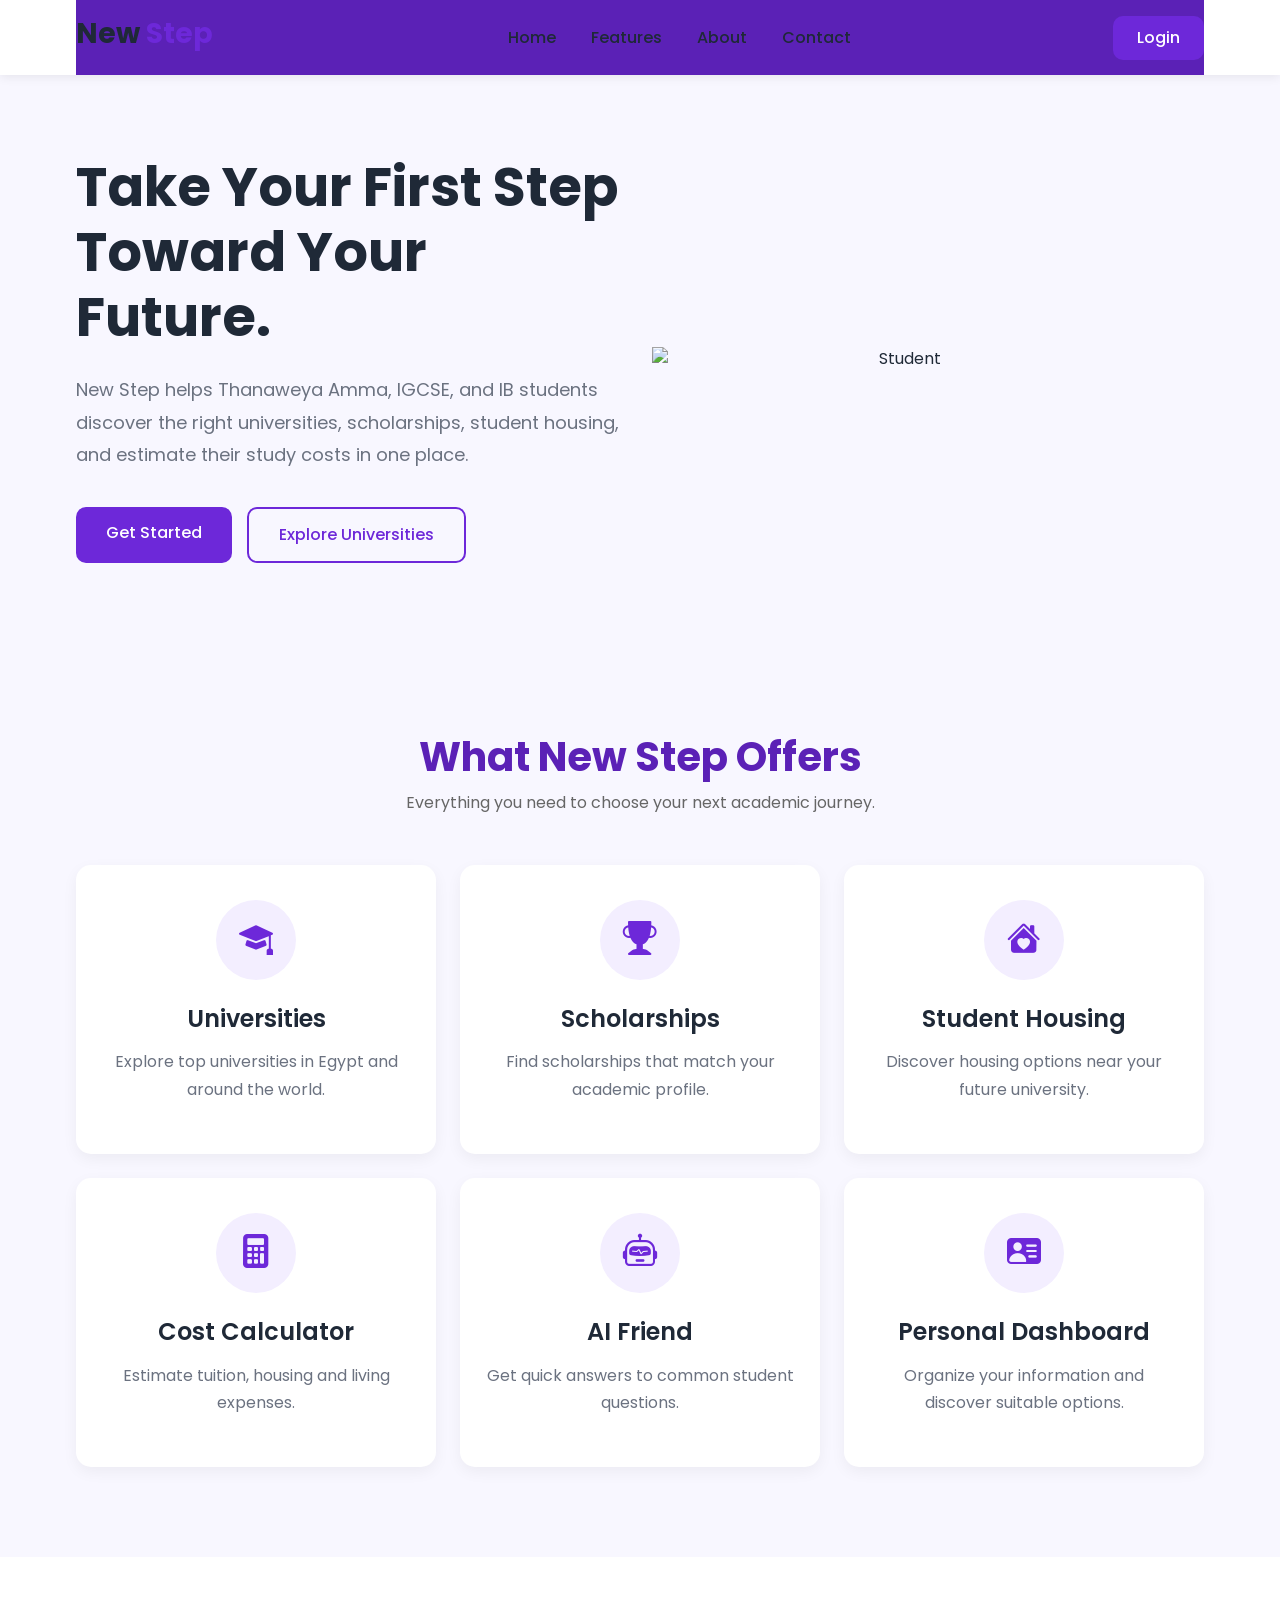
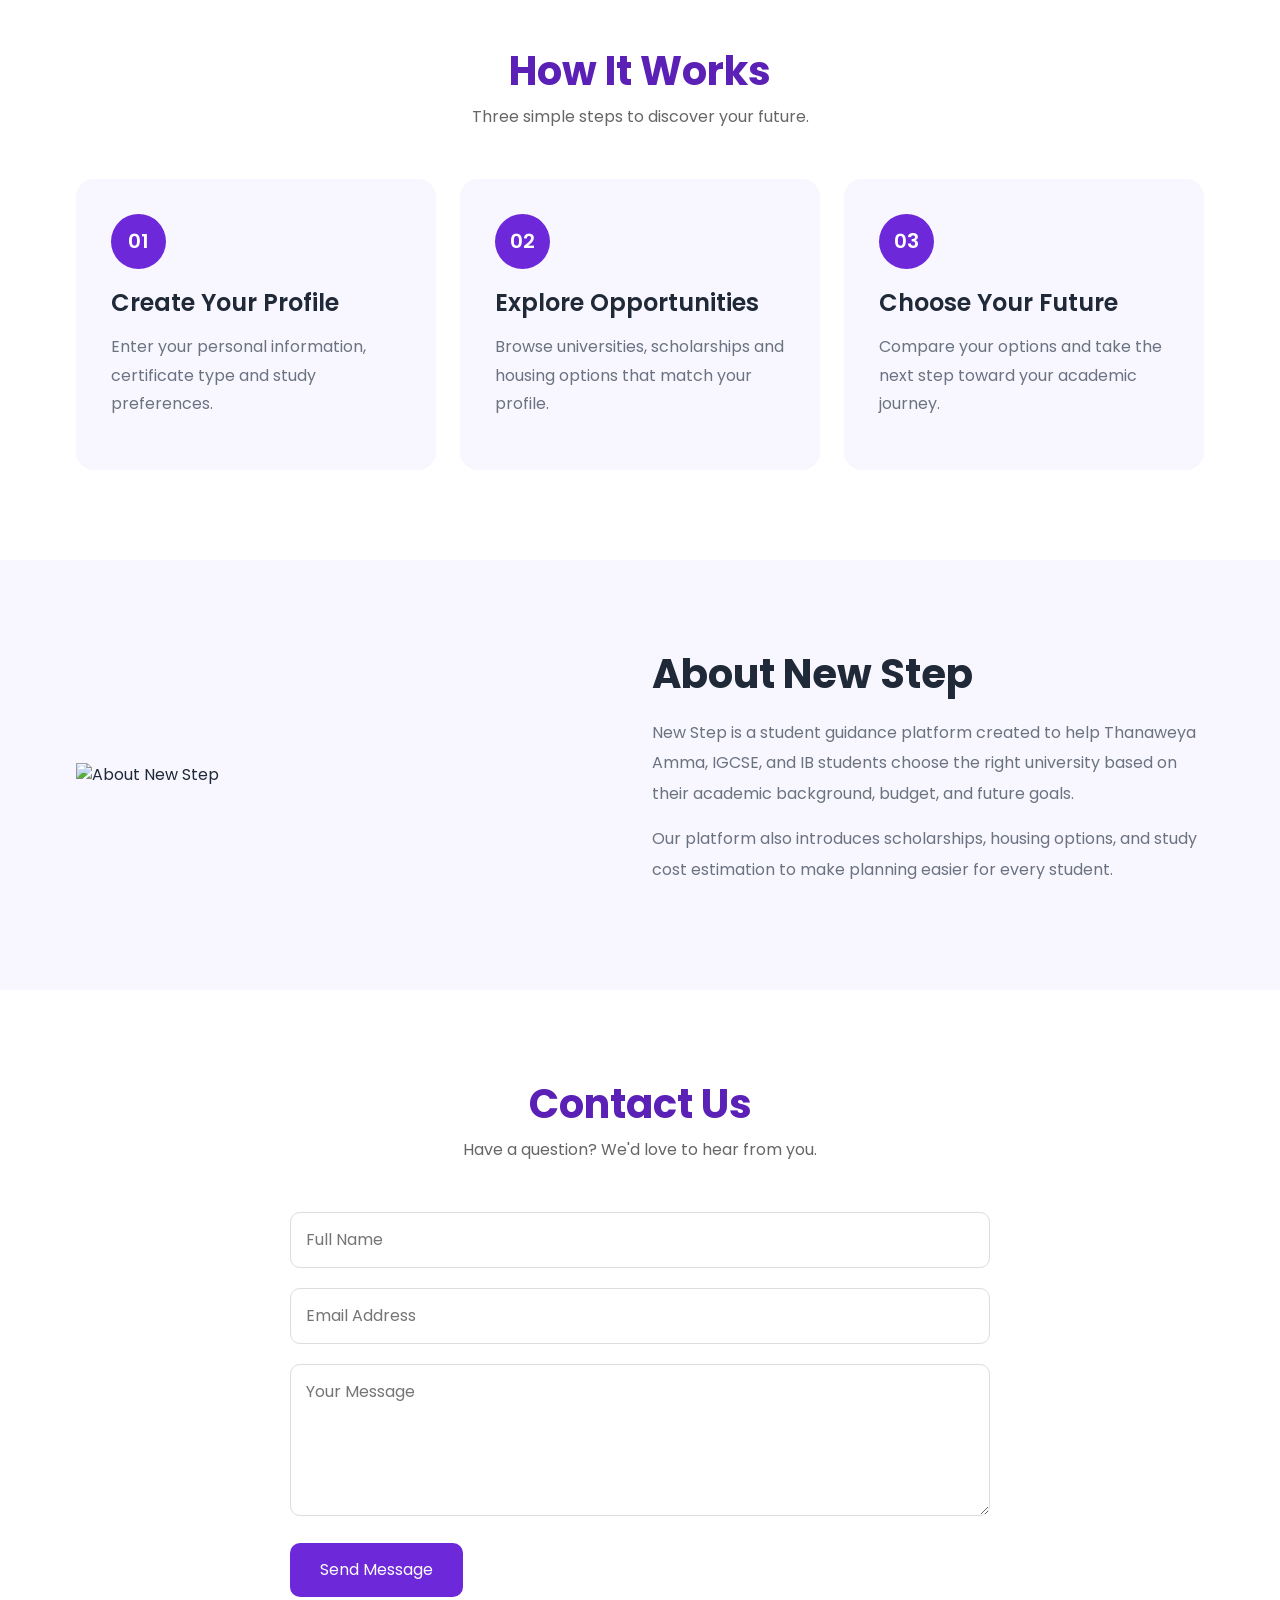
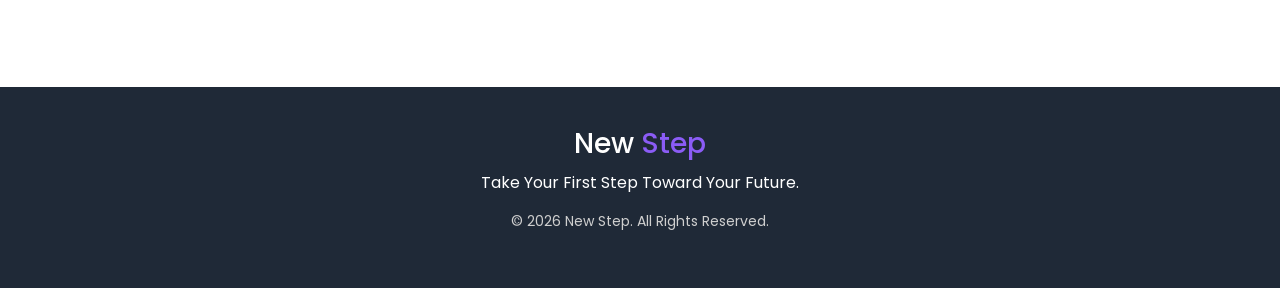
==== index.html @ 90676f43 "Initial commit" ====
<!DOCTYPE html>
<html lang="en">
<head>
    <meta charset="UTF-8">
    <meta name="viewport" content="width=device-width, initial-scale=1.0">

    <title>New Step</title>

    <link href="https://fonts.googleapis.com/css2?family=Poppins:wght@300;400;500;600;700&display=swap" rel="stylesheet">

    <link href="https://cdn.jsdelivr.net/npm/bootstrap@5.3.7/dist/css/bootstrap.min.css" rel="stylesheet">

    <link rel="stylesheet" href="css/style.css">
    <link rel="stylesheet" href="https://cdn.jsdelivr.net/npm/bootstrap-icons@1.13.1/font/bootstrap-icons.min.css">
</head>
<body>
<header class="header">

    <div class="container">

        <nav class="navbar">

            <div class="logo">
                <h2>New <span>Step</span></h2>
            </div>

            <ul class="nav-links">
                <li><a href="#">Home</a></li>
                <li><a href="#features">Features</a></li>
                <li><a href="#about">About</a></li>
                <li><a href="#contact">Contact</a></li>
            </ul>

            <a href="auth.html" class="login-btn">Login</a>

        </nav>

    </div>
    </header>

<section class="hero">

    <div class="container">

        <div class="row align-items-center">

            <div class="col-lg-6">

                <div class="hero-content">

                    <h1>
                        Take Your First Step
                        Toward Your Future.
                    </h1>

                    <p>
                        New Step helps Thanaweya Amma, IGCSE, and IB students
                        discover the right universities, scholarships, student
                        housing, and estimate their study costs in one place.
                    </p>

                    <div class="hero-buttons">

                        <a href="auth.html" class="primary-btn">
                            Get Started
                        </a>

                        <a href="universities.html" class="secondary-btn">
                            Explore Universities
                        </a>

                    </div>

                </div>

            </div>

            <div class="col-lg-6">

                <div class="hero-image">

                    <img src="assets/images/hero.png" alt="Student">

                </div>

            </div>

        </div>

    </div>

</section>
<!-- Features Section -->

<section class="features" id="features">

    <div class="container">

        <div class="section-title">

            <h2>What New Step Offers</h2>

            <p>
                Everything you need to choose your next academic journey.
            </p>

        </div>

        <div class="row g-4">

            <div class="col-md-6 col-lg-4">

                <div class="feature-card">

                    <div class="feature-icon">
                    <i class="bi bi-mortarboard-fill"></i>
                    </div>

                    <h4>Universities</h4>

                    <p>
                        Explore top universities in Egypt and around the world.
                    </p>

                </div>

            </div>

            <div class="col-md-6 col-lg-4">

                <div class="feature-card">

                    <div class="feature-icon">
                    <i class="bi bi-trophy-fill"></i>
                    </div>
                    <h4>Scholarships</h4>

                    <p>
                        Find scholarships that match your academic profile.
                    </p>

                </div>

            </div>

            <div class="col-md-6 col-lg-4">

                <div class="feature-card">

                    <div class="feature-icon">
                    <i class="bi bi-house-heart-fill"></i>
                    </div>

                    <h4>Student Housing</h4>

                    <p>
                        Discover housing options near your future university.
                    </p>

                </div>

            </div>

            <div class="col-md-6 col-lg-4">

                <div class="feature-card">

                    <div class="feature-icon">
                    <i class="bi bi-calculator-fill"></i>
                    </div>

                    <h4>Cost Calculator</h4>

                    <p>
                        Estimate tuition, housing and living expenses.
                    </p>

                </div>

            </div>

            <div class="col-md-6 col-lg-4">

                <div class="feature-card">

                    <div class="feature-icon">
                    <i class="bi bi-robot"></i>
                    </div>

                    <h4>AI Friend</h4>

                    <p>
                        Get quick answers to common student questions.
                    </p>

                </div>

            </div>

            <div class="col-md-6 col-lg-4">

                <div class="feature-card">

                    <div class="feature-icon">
                    <i class="bi bi-person-vcard-fill"></i>
                    </div>

                    <h4>Personal Dashboard</h4>

                    <p>
                        Organize your information and discover suitable options.
                    </p>

                </div>

            </div>

        </div>

    </div>

</section>
<section class="how-it-works">

    <div class="container">

        <div class="section-title">

            <h2>How It Works</h2>

            <p>
                Three simple steps to discover your future.
            </p>

        </div>

        <div class="row g-4">

            <div class="col-md-4">

                <div class="step-card">

                    <span>01</span>

                    <h4>Create Your Profile</h4>

                    <p>
                        Enter your personal information, certificate type and study preferences.
                    </p>

                </div>

            </div>

            <div class="col-md-4">

                <div class="step-card">

                    <span>02</span>

                    <h4>Explore Opportunities</h4>

                    <p>
                        Browse universities, scholarships and housing options that match your profile.
                    </p>

                </div>

            </div>

            <div class="col-md-4">

                <div class="step-card">

                    <span>03</span>

                    <h4>Choose Your Future</h4>

                    <p>
                        Compare your options and take the next step toward your academic journey.
                    </p>

                </div>

            </div>

        </div>

    </div>

</section>
<!-- About Section -->

<section class="about" id="about">

    <div class="container">

        <div class="row align-items-center">

            <div class="col-lg-6">

                <img src="assets/images/about.png" alt="About New Step" class="about-image">

            </div>

            <div class="col-lg-6">

                <div class="about-content">

                    <h2>About New Step</h2>

                    <p>
                        New Step is a student guidance platform created to help
                        Thanaweya Amma, IGCSE, and IB students choose the right
                        university based on their academic background, budget,
                        and future goals.
                    </p>

                    <p>
                        Our platform also introduces scholarships, housing
                        options, and study cost estimation to make planning
                        easier for every student.
                    </p>

                </div>

            </div>

        </div>

    </div>

</section>
<section class="contact" id="contact">

    <div class="container">

        <div class="section-title">

            <h2>Contact Us</h2>

            <p>Have a question? We'd love to hear from you.</p>

        </div>

        <div class="contact-box">

            <form>

                <input type="text" placeholder="Full Name">

                <input type="email" placeholder="Email Address">

                <textarea rows="5" placeholder="Your Message"></textarea>

                <button type="submit">
                    Send Message
                </button>

            </form>

        </div>

    </div>

</section>
<footer class="footer">

    <div class="container">

        <h3>New <span>Step</span></h3>

        <p>
            Take Your First Step Toward Your Future.
        </p>

        <p class="copyright">

            © 2026 New Step. All Rights Reserved.

        </p>

    </div>

</footer>

    <!-- Bootstrap JS -->
    <script src="https://cdn.jsdelivr.net/npm/bootstrap@5.3.7/dist/js/bootstrap.bundle.min.js"></script>

    <!-- JS -->
    <script src="js/main.js"></script>

</body>
</html>
---- css/style.css ----
*{
    margin:0;
    padding:0;
    box-sizing:border-box;
}

html{
    scroll-behavior:smooth;
}

body{
    font-family:'Poppins',sans-serif;
    background:#F8F7FF;
    color:#1F2937;
}

a{
    text-decoration:none;
    color:inherit;
}

ul{
    list-style:none;
}

img{
    max-width:100%;
    display:block;
}

.container{
    width:90%;
    max-width:1200px;
    margin:0 auto;
}
.header{
    width:100%;
    background:#ffffff;
    position:sticky;
    top:0;
    z-index:1000;
    box-shadow:0 2px 10px rgba(0,0,0,.08);
}

.navbar{
    height:75px;
    display:flex;
    justify-content:space-between;
    align-items:center;
}

.logo h2{
    font-size:28px;
    font-weight:700;
    color:#1F2937;
}

.logo span{
    color:#6D28D9;
}

.nav-links{
    display:flex;
    align-items:center;
    gap:35px;
    margin:0;
}

.nav-links a{
    font-size:16px;
    font-weight:500;
    transition:0.3s;
}

.nav-links a:hover{
    color:#6D28D9;
}

.login-btn{
    background:#6D28D9;
    color:#ffffff;
    padding:10px 24px;
    border-radius:10px;
    transition:0.3s;
    font-weight:500;
}

.login-btn:hover{
    background:#5B21B6;
    color:#ffffff;
}

.hero{
    padding:80px 0;
}

.hero-content h1{
    font-size:54px;
    font-weight:700;
    line-height:1.2;
    margin-bottom:25px;
    color:#1F2937;
}

.hero-content p{
    font-size:18px;
    color:#6B7280;
    line-height:1.8;
    margin-bottom:35px;
}

.hero-buttons{
    display:flex;
    gap:15px;
}

.primary-btn{

    background:#6D28D9;
    color:#fff;
    padding:14px 30px;
    border-radius:10px;
    font-weight:500;
    transition:.3s;
}

.primary-btn:hover{

    background:#5B21B6;
    color:#fff;
}

.secondary-btn{

    border:2px solid #6D28D9;
    color:#6D28D9;
    padding:14px 30px;
    border-radius:10px;
    font-weight:500;
    transition:.3s;
}

.secondary-btn:hover{

    background:#6D28D9;
    color:#fff;
}

.hero-image{

    text-align:center;
}

.hero-image img{

    width:100%;
    max-width:500px;
}
/* ===========================
   Features
=========================== */

.features{

    padding:90px 0;
}

.section-title{

    text-align:center;
    margin-bottom:60px;
}

.section-title h2{

    font-size:40px;
    font-weight:700;
    color:#1F2937;
}

.section-title p{

    color:#6B7280;
    margin-top:10px;
}

.feature-card{

    background:#fff;

    border-radius:15px;

    padding:35px 25px;

    text-align:center;

    transition:.3s;

    box-shadow:0 5px 15px rgba(0,0,0,.05);

    height:100%;
}

.feature-card:hover{

    transform:translateY(-8px);

    box-shadow:0 15px 30px rgba(109,40,217,.15);
}

.feature-icon{

    width:80px;
    height:80px;

    background:#F3EEFF;

    border-radius:50%;

    display:flex;
    justify-content:center;
    align-items:center;

    margin:0 auto 25px;
}

.feature-icon i{

    font-size:34px;

    color:#6D28D9;
}

.feature-card h4{

    font-weight:600;

    margin-bottom:15px;
}

.feature-card p{

    color:#6B7280;

    line-height:1.7;
}
/* ===========================
   How It Works
=========================== */

.how-it-works{

    padding:90px 0;

    background:#ffffff;
}

.step-card{

    background:#F8F7FF;

    border-radius:18px;

    padding:35px;

    height:100%;

    transition:.3s;
}

.step-card:hover{

    transform:translateY(-8px);

    box-shadow:0 15px 30px rgba(0,0,0,.08);
}

.step-card span{

    display:inline-block;

    width:55px;

    height:55px;

    background:#6D28D9;

    color:#fff;

    border-radius:50%;

    text-align:center;

    line-height:55px;

    font-size:20px;

    font-weight:600;

    margin-bottom:20px;
}

.step-card h4{

    font-weight:600;

    margin-bottom:15px;
}

.step-card p{

    color:#6B7280;

    line-height:1.8;
}
/* ===========================
   About
=========================== */

.about{

    padding:90px 0;
}

.about-image{

    width:100%;
    max-width:500px;
}

.about-content h2{

    font-size:40px;
    font-weight:700;
    margin-bottom:20px;
}

.about-content p{

    color:#6B7280;
    line-height:1.9;
    margin-bottom:15px;
}
/* ===========================
   Contact
=========================== */

.contact{

    padding:90px 0;

    background:#ffffff;
}

.contact-box{

    max-width:700px;

    margin:auto;
}

.contact-box input,
.contact-box textarea{

    width:100%;

    padding:15px;

    margin-bottom:20px;

    border:1px solid #ddd;

    border-radius:10px;

    outline:none;
}

.contact-box input:focus,
.contact-box textarea:focus{

    border-color:#6D28D9;
}

.contact-box button{

    background:#6D28D9;

    color:#fff;

    border:none;

    padding:15px 30px;

    border-radius:10px;

    transition:.3s;
}

.contact-box button:hover{

    background:#5B21B6;
}
/* ===========================
   Footer
=========================== */

.footer{

    background:#1F2937;

    color:#fff;

    text-align:center;

    padding:40px 20px;
}

.footer span{

    color:#8B5CF6;
}

.footer p{

    margin-top:10px;
}

.copyright{

    color:#cfcfcf;

    font-size:14px;
}
/* ===========================
   Authentication
=========================== */

.auth-section{
    min-height:100vh;
    display:flex;
    justify-content:center;
    align-items:center;
    background:#F8F7FF;
    padding:40px 0;
}

.auth-container{
    width:100%;
    max-width:1100px;
    min-height:600px;
    background:#fff;
    border-radius:20px;
    overflow:hidden;
    display:flex;
    box-shadow:0 10px 30px rgba(0,0,0,.1);
}

.auth-left{
    width:45%;
    background:linear-gradient(135deg,#6D28D9,#8B5CF6);
    color:#fff;
    padding:60px 45px;
    display:flex;
    flex-direction:column;
    justify-content:center;
}

.auth-left span{
    color:#E9D5FF;
}

.auth-left h1{
    font-size:48px;
    font-weight:700;
}

.auth-left h2{
    margin:20px 0;
}

.auth-right{
    width:55%;
    padding:60px 40px;
}
/* Login & Signup Forms */

.auth-right h3{
    font-size:36px;
    font-weight:600;
    margin-bottom:30px;
    color:#1F2937;
}

.auth-right form{
    display:flex;
    flex-direction:column;
    gap:18px;
}

.auth-right input{
    width:100%;
    padding:15px;
    border:1px solid #D1D5DB;
    border-radius:10px;
    outline:none;
    font-size:16px;
    transition:.3s;
}

.auth-right input:focus{
    border-color:#6D28D9;
    box-shadow:0 0 8px rgba(109,40,217,.2);
}

.auth-right button{
    width:100%;
    padding:15px;
    border:none;
    border-radius:10px;
    background:#6D28D9;
    color:white;
    font-size:16px;
    font-weight:600;
    cursor:pointer;
    transition:.3s;
}

.auth-right button:hover{
    background:#5B21B6;
}

.auth-right p{
    margin-top:20px;
    text-align:center;
    color:#6B7280;
}

.auth-right a{
    color:#6D28D9;
    font-weight:600;
}

.auth-right a:hover{
    text-decoration:underline;
}
/* ===========================
   Background Effects
=========================== */

.auth-section{
    position:relative;
    overflow:hidden;
}

.auth-section::before{
    content:"";
    position:absolute;
    width:350px;
    height:350px;
    background:#C4B5FD;
    border-radius:50%;
    top:-120px;
    left:-120px;
    opacity:.35;
    filter:blur(80px);
}

.auth-section::after{
    content:"";
    position:absolute;
    width:300px;
    height:300px;
    background:#A78BFA;
    border-radius:50%;
    bottom:-100px;
    right:-100px;
    opacity:.30;
    filter:blur(80px);
}

.auth-container{
    position:relative;
    z-index:2;
}
.auth-logo{
    width:80px;
    height:80px;
    background:rgba(255,255,255,.15);
    border-radius:50%;
    display:flex;
    justify-content:center;
    align-items:center;
    margin-bottom:25px;
}

.auth-logo i{
    font-size:38px;
    color:#fff;
}
/* ===========================
   Dashboard
=========================== */

.dashboard{

    min-height:100vh;

    padding:80px 0;

    background:#F8F7FF;
}

.dashboard-header{

    text-align:center;

    margin-bottom:50px;
}

.dashboard-header h2{

    font-size:42px;

    font-weight:700;
}

.dashboard-header p{

    color:#6B7280;
}

.dashboard-card{

    background:#fff;

    padding:35px;

    border-radius:18px;

    text-align:center;

    box-shadow:0 10px 25px rgba(0,0,0,.05);

    transition:.3s;

    height:100%;
}

.dashboard-card:hover{

    transform:translateY(-10px);

    box-shadow:0 15px 35px rgba(109,40,217,.12);
}

.dashboard-card i{

    font-size:50px;

    color:#6D28D9;

    margin-bottom:20px;
}

.dashboard-card h4{

    margin-bottom:15px;

    font-weight:600;
}

.dashboard-card p{

    color:#6B7280;

    margin-bottom:25px;
}

.dashboard-btn{

    display:inline-block;

    background:#6D28D9;

    color:#fff;

    padding:12px 28px;

    border-radius:10px;

    transition:.3s;
}

.dashboard-btn:hover{

    background:#5B21B6;

    color:#fff;
}
/* ===========================
   Profile
=========================== */

.profile-section{

    background:#F8F7FF;

    min-height:100vh;

    padding:80px 0;
}

.profile-card{

    background:#fff;

    border-radius:20px;

    padding:50px;

    box-shadow:0 10px 25px rgba(0,0,0,.08);
}

.profile-avatar{

    width:110px;

    height:110px;

    margin:auto;

    border-radius:50%;

    background:linear-gradient(135deg,#6D28D9,#8B5CF6);

    display:flex;

    justify-content:center;

    align-items:center;

    margin-bottom:20px;
}

.profile-avatar i{

    font-size:50px;

    color:#fff;
}
.progress{

    height:14px;

    border-radius:20px;
}

.progress-bar{

    background:#6D28D9;

    font-weight:600;
}
.form-select{

    height:50px;

    border-radius:10px;

    border:1px solid #D1D5DB;
}

.form-select:focus{

    border-color:#6D28D9;

    box-shadow:0 0 0 .2rem rgba(109,40,217,.15);
}
#saveProfile{

    background:#6D28D9;

    border:none;

    padding:12px 35px;

    border-radius:10px;

    font-weight:600;

    transition:.3s;
}

#saveProfile:hover{

    background:#5B21B6;

    transform:translateY(-2px);
}
.btn-primary{

    background:#6D28D9;
    border:none;
    border-radius:10px;
    padding:12px 30px;
    font-weight:600;
}

.btn-primary:hover{

    background:#5B21B6;
}
.welcome-message{

    color:#6B7280;

    margin-bottom:35px;

    font-size:18px;
}
/* ===========================
   Universities
=========================== */

.universities-section{

    padding:80px 0;

    background:#F8F7FF;

    min-height:100vh;

}

.section-title{

    margin-bottom:50px;

}

.section-title h2{

    font-size:40px;

    font-weight:700;

    color:#2D1B69;

}

.section-title p{

    color:#6B7280;

}

.search-input{

    height:55px;

    border-radius:14px;

    border:1px solid #ddd;

}

.search-input:focus{

    border-color:#6D28D9;

    box-shadow:0 0 0 .2rem rgba(109,40,217,.15);

}
/* ===========================
   Dashboard
=========================== */

.dashboard{
    background:#F8F7FF;
    min-height:100vh;
    padding:80px 0;
}

.welcome-message{
    color:#6B7280;
    font-size:18px;
    margin-top:10px;
}

.dashboard-stat{
    background:#ffffff;
    padding:25px;
    border-radius:18px;
    box-shadow:0 8px 20px rgba(0,0,0,.08);
    transition:.3s;
}

.dashboard-stat:hover{
    transform:translateY(-5px);
}

.dashboard-stat h2{
    color:#6D28D9;
    font-weight:700;
    margin-bottom:8px;
}

.dashboard-stat p{
    margin:0;
    color:#6B7280;
}

.dashboard-card{
    background:#ffffff;
    padding:35px 25px;
    border-radius:20px;
    box-shadow:0 10px 25px rgba(0,0,0,.08);
    transition:.3s;
    height:100%;
}

.dashboard-card:hover{
    transform:translateY(-8px);
}

.dashboard-card i{
    font-size:55px;
    color:#6D28D9;
}

.dashboard-card h4{
    margin-top:20px;
    margin-bottom:15px;
    font-weight:600;
}

.dashboard-card p{
    color:#6B7280;
    min-height:55px;
}

.dashboard-card .btn{
    background:#6D28D9;
    border:none;
    border-radius:10px;
    padding:10px 24px;
}

.dashboard-card .btn:hover{
    background:#5B21B6;
}

#dailyTip{
    color:#555;
    font-size:17px;
}
.university-card{

    background:#fff;

    border-radius:18px;

    overflow:hidden;

    box-shadow:0 10px 25px rgba(0,0,0,.08);

    transition:.3s;

    height:100%;
}

.university-card:hover{

    transform:translateY(-8px);
}

.university-card img{

    width:100%;

    height:220px;

    object-fit:cover;
}

.university-card .card-body{

    padding:20px;
}

.university-card h4{

    font-size:22px;

    font-weight:600;

    margin-bottom:15px;

    color:#2D1B69;
}

.university-card p{

    color:#666;

    margin-bottom:10px;
}
.university-card .btn{

    width:100%;

    border-radius:10px;

    background:#6D28D9;

    border:none;
}

.university-card .btn:hover{

    background:#5B21B6;
}

.university-card img{

    transition:.4s;
}

.university-card:hover img{

    transform:scale(1.05);
}
/* ===========================
   Universities Page
=========================== */

.universities-section{
    background:#f8f7ff;
    min-height:100vh;
    padding:80px 0;
}

.section-title h2{
    color:#5B21B6;
    font-weight:700;
}

.section-title p{
    color:#666;
}

.search-input{
    border-radius:12px;
    padding:14px;
    border:1px solid #ddd;
}

.search-input:focus{
    border-color:#7C3AED;
    box-shadow:0 0 10px rgba(124,58,237,.15);
}

.form-select{
    border-radius:12px;
    padding:12px;
}

.university-card{
    background:#fff;
    border-radius:18px;
    overflow:hidden;
    box-shadow:0 10px 25px rgba(0,0,0,.08);
    transition:.3s;
    height:100%;
}

.university-card:hover{
    transform:translateY(-8px);
}

.university-card img{
    width:100%;
    height:220px;
    object-fit:cover;
}

.university-card .card-body{
    padding:20px;
}

.university-card h4{
    color:#4C1D95;
    font-size:22px;
    font-weight:600;
    margin-bottom:15px;
}

.university-card p{
    color:#666;
    margin-bottom:10px;
}

.university-card .btn{
    width:100%;
    border:none;
    border-radius:10px;
    background:#6D28D9;
    padding:10px;
}

.university-card .btn:hover{
    background:#5B21B6;
}

.modal-content{
    border-radius:18px;
}

.modal-header{
    background:#6D28D9;
    color:white;
}

.modal-header .btn-close{
    filter:invert(1);
}

#modalImage{
    width:100%;
    max-height:300px;
    object-fit:cover;
    border-radius:12px;
}
/* Navbar */

.navbar{

    background:#5B21B6;

    padding:15px 0;

}

.navbar-brand{

    font-size:28px;

    color:white !important;

}

.nav-link{

    color:white !important;

    margin-left:15px;

    transition:.3s;

}

.nav-link:hover{

    color:#E9D5FF !important;

}

.nav-link.active{

    font-weight:600;

    border-bottom:2px solid white;

}
.university-card{

    background:#fff;

    border-radius:15px;

    overflow:hidden;

    box-shadow:0 5px 15px rgba(0,0,0,.1);

    transition:.3s;

}

.university-card:hover{

    transform:translateY(-8px);

}

.university-card img{

    width:100%;

    height:220px;

    object-fit:cover;

}

.university-card .card-body{

    padding:20px;

}

.university-card h4{

    font-size:22px;

    margin-bottom:15px;

}

.university-card p{

    color:#666;

}

.university-card .btn{

    margin-top:10px;

}
.search-input{

    height:55px;

    border-radius:12px;

}

.form-select{

    height:50px;

    border-radius:12px;

}

.university-card{

    border:none;

    border-radius:18px;

    overflow:hidden;

    background:#fff;

    transition:.3s;

    box-shadow:0 8px 20px rgba(0,0,0,.08);

}

.university-card:hover{

    transform:translateY(-8px);

    box-shadow:0 12px 30px rgba(0,0,0,.15);

}

.university-card img{

    width:100%;

    height:220px;

    object-fit:cover;

}

.university-card .card-body{

    padding:20px;

}

.university-card h4{

    font-size:22px;

    margin-bottom:15px;

    color:#5B21B6;

}

.university-card p{

    color:#666;

    margin-bottom:8px;

}
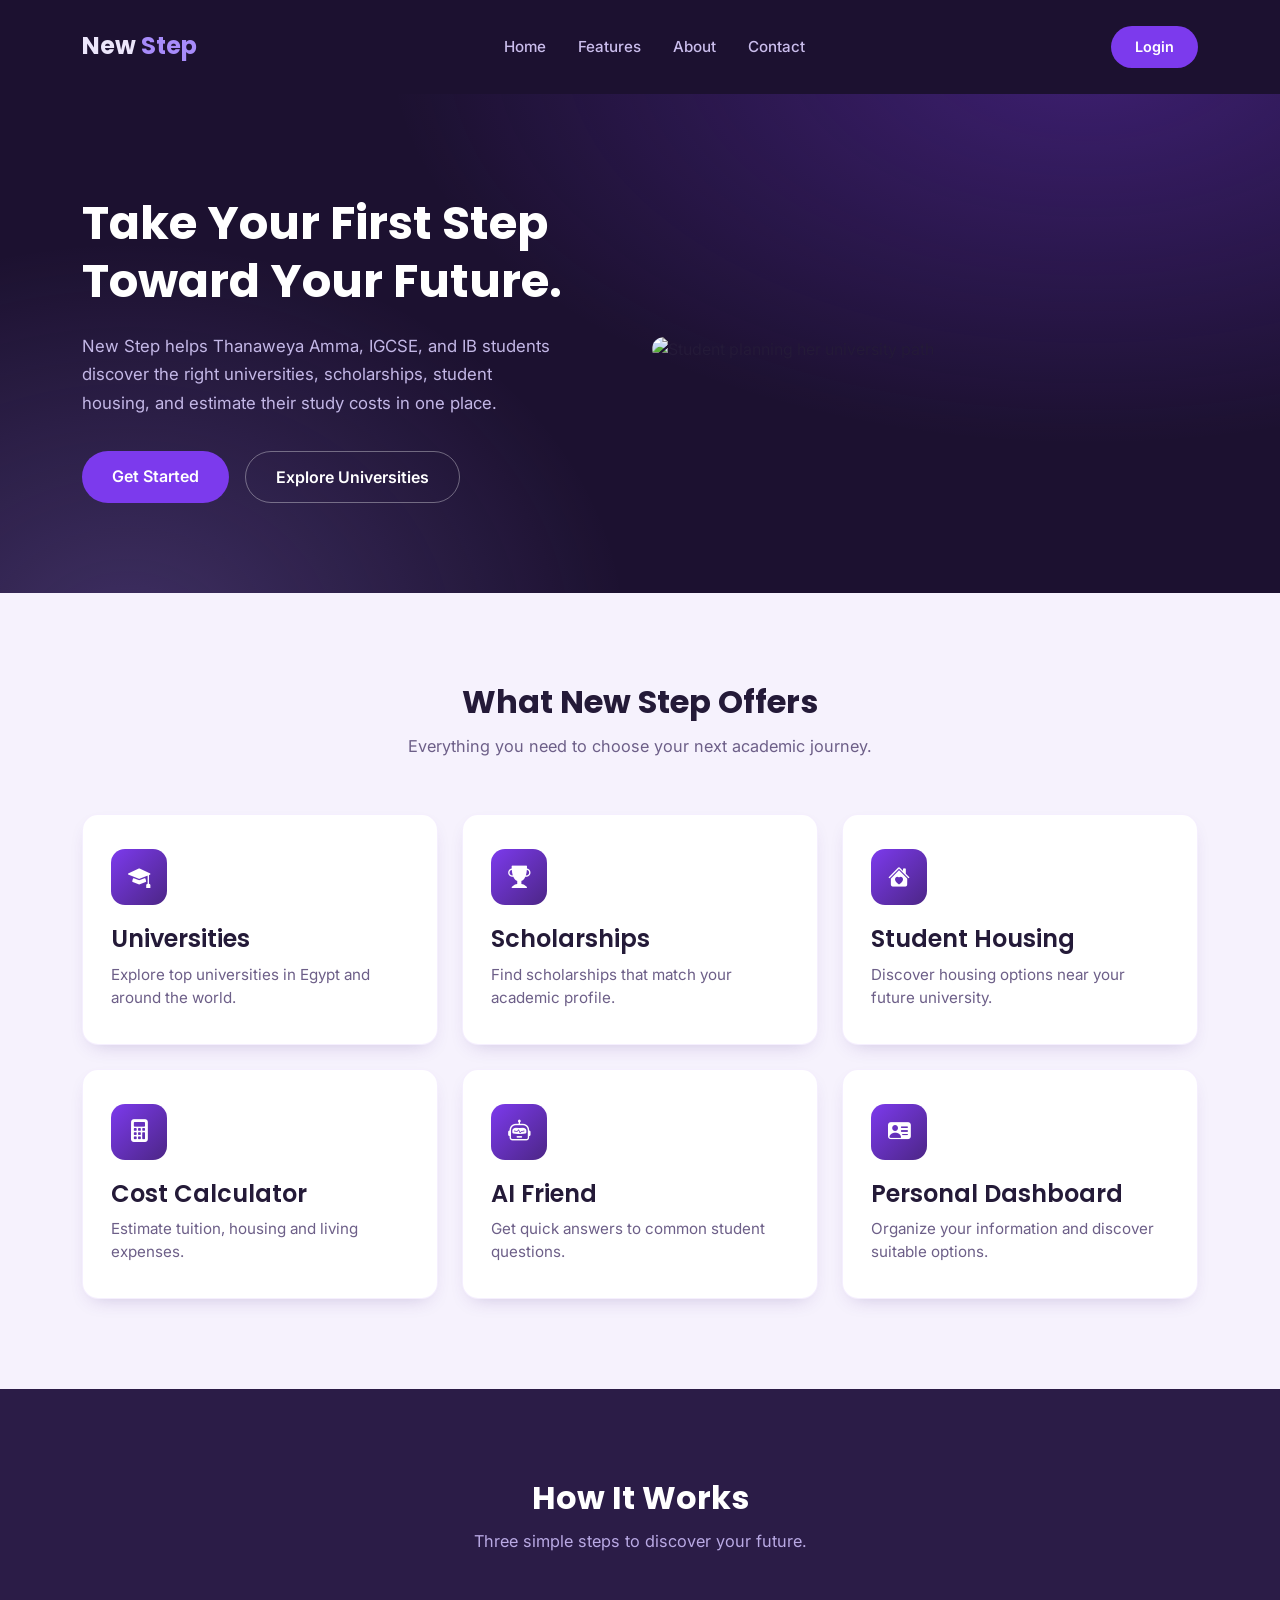
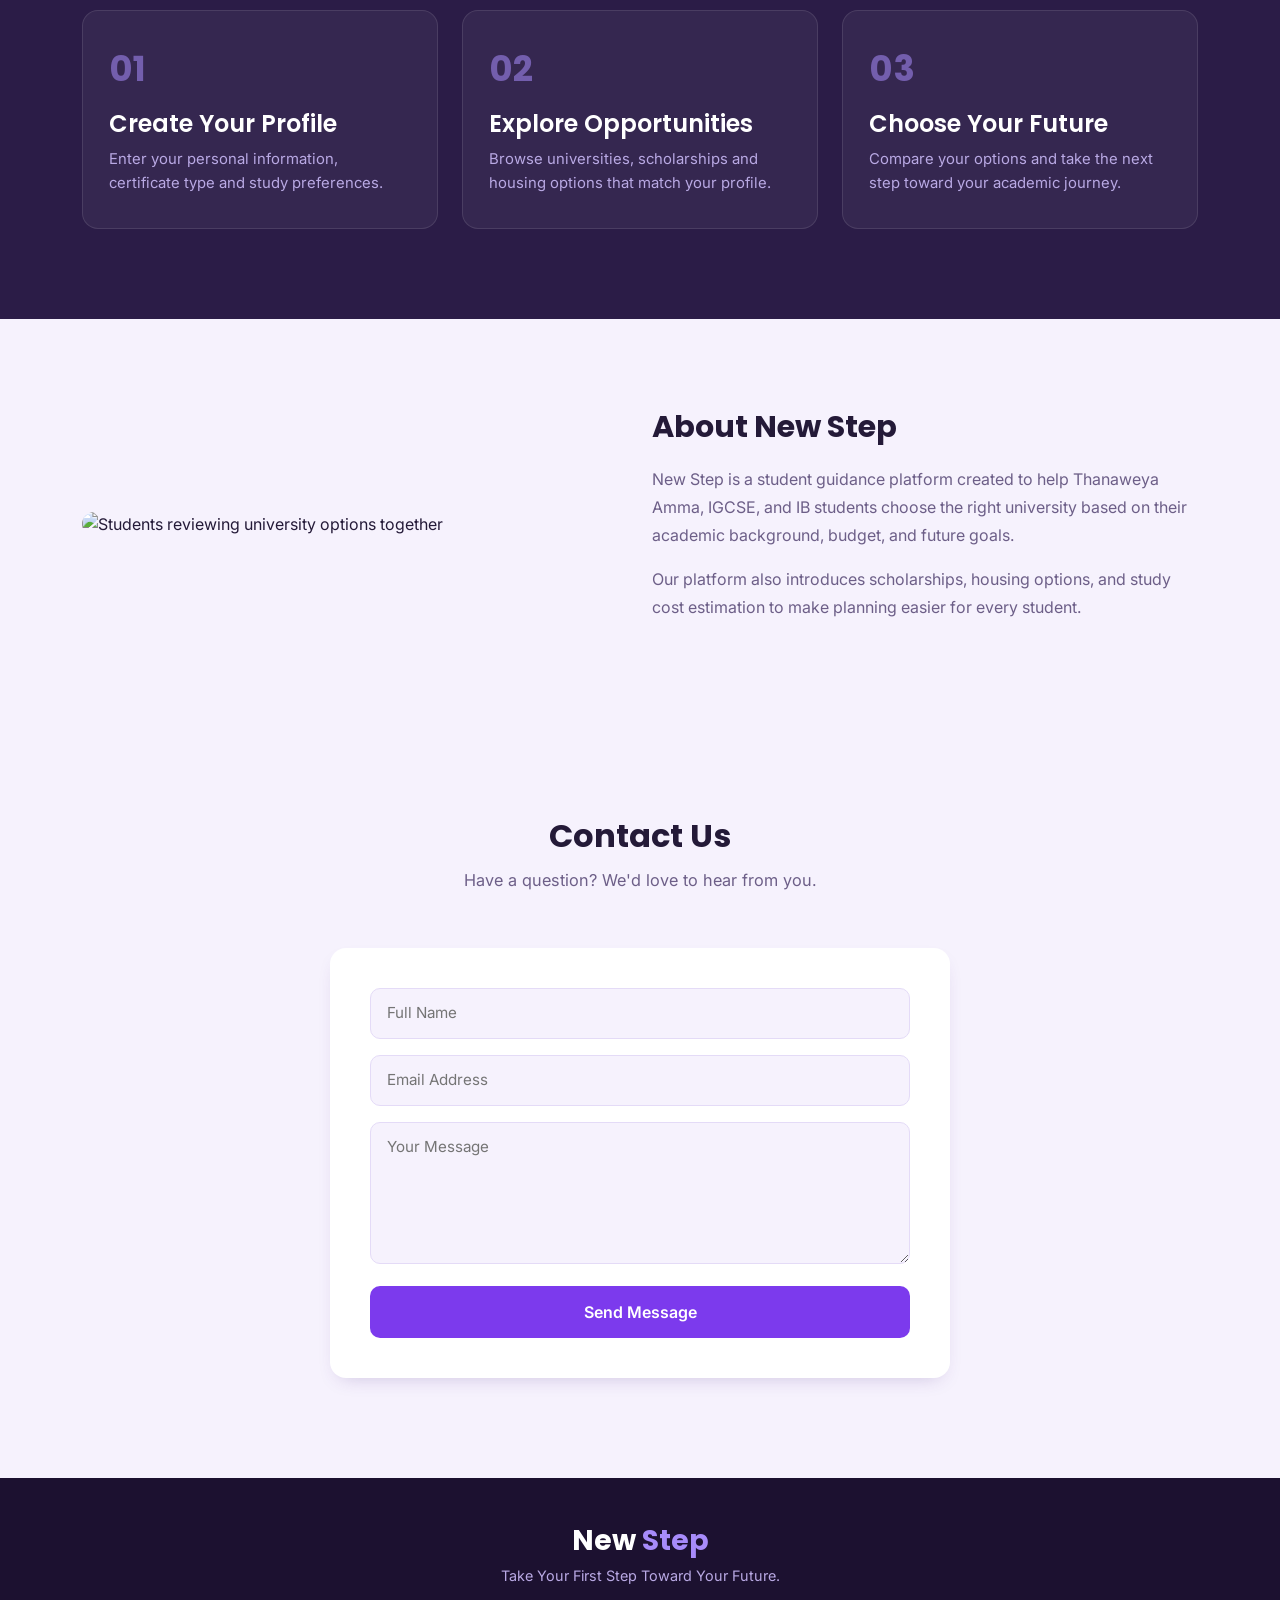
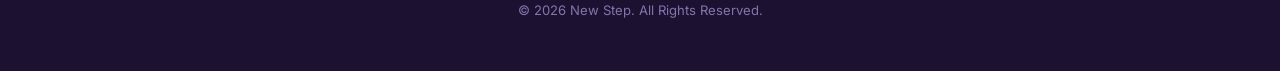
==== commit d40d47d3: "اكتب وصف للتعديل" ====
--- a/index.html
+++ b/index.html
@@ -3,392 +3,178 @@
 <head>
     <meta charset="UTF-8">
     <meta name="viewport" content="width=device-width, initial-scale=1.0">
-
     <title>New Step</title>
-
-    <link href="https://fonts.googleapis.com/css2?family=Poppins:wght@300;400;500;600;700&display=swap" rel="stylesheet">
-
+    <link href="https://fonts.googleapis.com/css2?family=Poppins:wght@300;400;500;600;700&family=Inter:wght@300;400;500;700&display=swap" rel="stylesheet">
     <link href="https://cdn.jsdelivr.net/npm/bootstrap@5.3.7/dist/css/bootstrap.min.css" rel="stylesheet">
-
     <link rel="stylesheet" href="css/style.css">
     <link rel="stylesheet" href="https://cdn.jsdelivr.net/npm/bootstrap-icons@1.13.1/font/bootstrap-icons.min.css">
 </head>
 <body>
 <header class="header">
-
     <div class="container">
-
         <nav class="navbar">
-
-            <div class="logo">
-                <h2>New <span>Step</span></h2>
-            </div>
-
+            <div class="logo"><h2>New <span>Step</span></h2></div>
             <ul class="nav-links">
                 <li><a href="#">Home</a></li>
                 <li><a href="#features">Features</a></li>
                 <li><a href="#about">About</a></li>
                 <li><a href="#contact">Contact</a></li>
             </ul>
-
             <a href="auth.html" class="login-btn">Login</a>
-
         </nav>
-
     </div>
-    </header>
+</header>
 
 <section class="hero">
-
     <div class="container">
-
         <div class="row align-items-center">
-
             <div class="col-lg-6">
-
                 <div class="hero-content">
-
-                    <h1>
-                        Take Your First Step
-                        Toward Your Future.
-                    </h1>
-
-                    <p>
-                        New Step helps Thanaweya Amma, IGCSE, and IB students
-                        discover the right universities, scholarships, student
-                        housing, and estimate their study costs in one place.
-                    </p>
-
+                    <h1>Take Your First Step Toward Your Future.</h1>
+                    <p>New Step helps Thanaweya Amma, IGCSE, and IB students discover the right universities, scholarships, student housing, and estimate their study costs in one place.</p>
                     <div class="hero-buttons">
-
-                        <a href="auth.html" class="primary-btn">
-                            Get Started
-                        </a>
-
-                        <a href="universities.html" class="secondary-btn">
-                            Explore Universities
-                        </a>
-
+                        <a href="auth.html" class="primary-btn">Get Started</a>
+                        <a href="universities.html" class="secondary-btn">Explore Universities</a>
                     </div>
-
                 </div>
-
             </div>
-
             <div class="col-lg-6">
-
                 <div class="hero-image">
-
-                    <img src="assets/images/hero.png" alt="Student">
-
+                    <img src="https://life.berkeley.edu/wp-content/uploads/2024/04/2019_04_24_UCB_Admissions_day2-12_edited.jpg" alt="Student planning her university path">
                 </div>
-
             </div>
-
         </div>
-
     </div>
-
 </section>
-<!-- Features Section -->
 
 <section class="features" id="features">
+    <div class="container">
+        <div class="section-title">
+            <h2>What New Step Offers</h2>
+            <p>Everything you need to choose your next academic journey.</p>
+        </div>
+        <div class="row g-4">
+            <div class="col-md-6 col-lg-4">
+                <div class="feature-card">
+                    <div class="feature-icon"><i class="bi bi-mortarboard-fill"></i></div>
+                    <h4>Universities</h4>
+                    <p>Explore top universities in Egypt and around the world.</p>
+                </div>
+            </div>
+            <div class="col-md-6 col-lg-4">
+                <div class="feature-card">
+                    <div class="feature-icon"><i class="bi bi-trophy-fill"></i></div>
+                    <h4>Scholarships</h4>
+                    <p>Find scholarships that match your academic profile.</p>
+                </div>
+            </div>
+            <div class="col-md-6 col-lg-4">
+                <div class="feature-card">
+                    <div class="feature-icon"><i class="bi bi-house-heart-fill"></i></div>
+                    <h4>Student Housing</h4>
+                    <p>Discover housing options near your future university.</p>
+                </div>
+            </div>
+            <div class="col-md-6 col-lg-4">
+                <div class="feature-card">
+                    <div class="feature-icon"><i class="bi bi-calculator-fill"></i></div>
+                    <h4>Cost Calculator</h4>
+                    <p>Estimate tuition, housing and living expenses.</p>
+                </div>
+            </div>
+            <div class="col-md-6 col-lg-4">
+                <div class="feature-card">
+                    <div class="feature-icon"><i class="bi bi-robot"></i></div>
+                    <h4>AI Friend</h4>
+                    <p>Get quick answers to common student questions.</p>
+                </div>
+            </div>
+            <div class="col-md-6 col-lg-4">
+                <div class="feature-card">
+                    <div class="feature-icon"><i class="bi bi-person-vcard-fill"></i></div>
+                    <h4>Personal Dashboard</h4>
+                    <p>Organize your information and discover suitable options.</p>
+                </div>
+            </div>
+        </div>
+    </div>
+</section>
 
+<section class="how-it-works">
     <div class="container">
-
         <div class="section-title">
-
-            <h2>What New Step Offers</h2>
-
-            <p>
-                Everything you need to choose your next academic journey.
-            </p>
-
+            <h2>How It Works</h2>
+            <p>Three simple steps to discover your future.</p>
         </div>
-
         <div class="row g-4">
-
-            <div class="col-md-6 col-lg-4">
-
-                <div class="feature-card">
-
-                    <div class="feature-icon">
-                    <i class="bi bi-mortarboard-fill"></i>
-                    </div>
-
-                    <h4>Universities</h4>
-
-                    <p>
-                        Explore top universities in Egypt and around the world.
-                    </p>
-
+            <div class="col-md-4">
+                <div class="step-card">
+                    <span>01</span>
+                    <h4>Create Your Profile</h4>
+                    <p>Enter your personal information, certificate type and study preferences.</p>
                 </div>
-
             </div>
-
-            <div class="col-md-6 col-lg-4">
-
-                <div class="feature-card">
-
-                    <div class="feature-icon">
-                    <i class="bi bi-trophy-fill"></i>
-                    </div>
-                    <h4>Scholarships</h4>
-
-                    <p>
-                        Find scholarships that match your academic profile.
-                    </p>
-
+            <div class="col-md-4">
+                <div class="step-card">
+                    <span>02</span>
+                    <h4>Explore Opportunities</h4>
+                    <p>Browse universities, scholarships and housing options that match your profile.</p>
                 </div>
-
             </div>
-
-            <div class="col-md-6 col-lg-4">
-
-                <div class="feature-card">
-
-                    <div class="feature-icon">
-                    <i class="bi bi-house-heart-fill"></i>
-                    </div>
-
-                    <h4>Student Housing</h4>
-
-                    <p>
-                        Discover housing options near your future university.
-                    </p>
-
+            <div class="col-md-4">
+                <div class="step-card">
+                    <span>03</span>
+                    <h4>Choose Your Future</h4>
+                    <p>Compare your options and take the next step toward your academic journey.</p>
                 </div>
-
             </div>
-
-            <div class="col-md-6 col-lg-4">
-
-                <div class="feature-card">
-
-                    <div class="feature-icon">
-                    <i class="bi bi-calculator-fill"></i>
-                    </div>
-
-                    <h4>Cost Calculator</h4>
-
-                    <p>
-                        Estimate tuition, housing and living expenses.
-                    </p>
-
-                </div>
-
-            </div>
-
-            <div class="col-md-6 col-lg-4">
-
-                <div class="feature-card">
-
-                    <div class="feature-icon">
-                    <i class="bi bi-robot"></i>
-                    </div>
-
-                    <h4>AI Friend</h4>
-
-                    <p>
-                        Get quick answers to common student questions.
-                    </p>
-
-                </div>
-
-            </div>
-
-            <div class="col-md-6 col-lg-4">
-
-                <div class="feature-card">
-
-                    <div class="feature-icon">
-                    <i class="bi bi-person-vcard-fill"></i>
-                    </div>
-
-                    <h4>Personal Dashboard</h4>
-
-                    <p>
-                        Organize your information and discover suitable options.
-                    </p>
-
-                </div>
-
-            </div>
-
         </div>
-
     </div>
-
 </section>
-<section class="how-it-works">
-
-    <div class="container">
-
-        <div class="section-title">
-
-            <h2>How It Works</h2>
-
-            <p>
-                Three simple steps to discover your future.
-            </p>
-
-        </div>
-
-        <div class="row g-4">
-
-            <div class="col-md-4">
-
-                <div class="step-card">
-
-                    <span>01</span>
-
-                    <h4>Create Your Profile</h4>
-
-                    <p>
-                        Enter your personal information, certificate type and study preferences.
-                    </p>
-
-                </div>
-
-            </div>
-
-            <div class="col-md-4">
-
-                <div class="step-card">
-
-                    <span>02</span>
-
-                    <h4>Explore Opportunities</h4>
-
-                    <p>
-                        Browse universities, scholarships and housing options that match your profile.
-                    </p>
-
-                </div>
-
-            </div>
-
-            <div class="col-md-4">
-
-                <div class="step-card">
-
-                    <span>03</span>
-
-                    <h4>Choose Your Future</h4>
-
-                    <p>
-                        Compare your options and take the next step toward your academic journey.
-                    </p>
-
-                </div>
-
-            </div>
-
-        </div>
-
-    </div>
-
-</section>
-<!-- About Section -->
 
 <section class="about" id="about">
+    <div class="container">
+        <div class="row align-items-center">
+            <div class="col-lg-6">
+                <img src="https://media.licdn.com/dms/image/v2/D4E0BAQEqnH2nNL3l-Q/company-logo_200_200/B4EZqhnarHKMAM-/0/1763648056660/studentgator_logo?e=2147483647&v=beta&t=bdOfFu1gdLTLoZtZm5bJ_28D8mosz3Hb7677JPl3320" alt="Students reviewing university options together" class="about-image">
+            </div>
+            <div class="col-lg-6">
+                <div class="about-content">
+                    <h2>About New Step</h2>
+                    <p>New Step is a student guidance platform created to help Thanaweya Amma, IGCSE, and IB students choose the right university based on their academic background, budget, and future goals.</p>
+                    <p>Our platform also introduces scholarships, housing options, and study cost estimation to make planning easier for every student.</p>
+                </div>
+            </div>
+        </div>
+    </div>
+</section>
 
+<section class="contact" id="contact">
     <div class="container">
+        <div class="section-title">
+            <h2>Contact Us</h2>
+            <p>Have a question? We'd love to hear from you.</p>
+        </div>
+        <div class="contact-box">
+            <form>
+                <input type="text" placeholder="Full Name">
+                <input type="email" placeholder="Email Address">
+                <textarea rows="5" placeholder="Your Message"></textarea>
+                <button type="submit">Send Message</button>
+            </form>
+        </div>
+    </div>
+</section>
 
-        <div class="row align-items-center">
-
-            <div class="col-lg-6">
-
-                <img src="assets/images/about.png" alt="About New Step" class="about-image">
-
-            </div>
-
-            <div class="col-lg-6">
-
-                <div class="about-content">
-
-                    <h2>About New Step</h2>
-
-                    <p>
-                        New Step is a student guidance platform created to help
-                        Thanaweya Amma, IGCSE, and IB students choose the right
-                        university based on their academic background, budget,
-                        and future goals.
-                    </p>
-
-                    <p>
-                        Our platform also introduces scholarships, housing
-                        options, and study cost estimation to make planning
-                        easier for every student.
-                    </p>
-
-                </div>
-
-            </div>
-
-        </div>
-
+<footer class="footer">
+    <div class="container">
+        <h3>New <span>Step</span></h3>
+        <p>Take Your First Step Toward Your Future.</p>
+        <p class="copyright">© 2026 New Step. All Rights Reserved.</p>
     </div>
-
-</section>
-<section class="contact" id="contact">
-
-    <div class="container">
-
-        <div class="section-title">
-
-            <h2>Contact Us</h2>
-
-            <p>Have a question? We'd love to hear from you.</p>
-
-        </div>
-
-        <div class="contact-box">
-
-            <form>
-
-                <input type="text" placeholder="Full Name">
-
-                <input type="email" placeholder="Email Address">
-
-                <textarea rows="5" placeholder="Your Message"></textarea>
-
-                <button type="submit">
-                    Send Message
-                </button>
-
-            </form>
-
-        </div>
-
-    </div>
-
-</section>
-<footer class="footer">
-
-    <div class="container">
-
-        <h3>New <span>Step</span></h3>
-
-        <p>
-            Take Your First Step Toward Your Future.
-        </p>
-
-        <p class="copyright">
-
-            © 2026 New Step. All Rights Reserved.
-
-        </p>
-
-    </div>
-
 </footer>
 
-    <!-- Bootstrap JS -->
-    <script src="https://cdn.jsdelivr.net/npm/bootstrap@5.3.7/dist/js/bootstrap.bundle.min.js"></script>
-
-    <!-- JS -->
-    <script src="js/main.js"></script>
-
+<script src="https://cdn.jsdelivr.net/npm/bootstrap@5.3.7/dist/js/bootstrap.bundle.min.js"></script>
+<script src="js/main.js"></script>
 </body>
 </html>
--- a/css/style.css
+++ b/css/style.css
@@ -1,1302 +1,772 @@
-*{
-    margin:0;
-    padding:0;
-    box-sizing:border-box;
-}
-
-html{
-    scroll-behavior:smooth;
-}
+:root{
+  --ink:        #1c1130;  
+  --ink-soft:   #2b1c47;
+  --royal:      #4c2686;
+  --violet:     #7c3aed;  
+  --violet-dark:#6425c9;
+  --orchid:     #a78bfa;   
+  --lilac:      #d9cbfa;
+  --mist:       #f6f2fd;   
+  --paper:      #ffffff;
+
+
+  --text-dark:  #241a38;
+  --text-muted: #6d5f88;
+  --text-on-dark: #ece6fb;
+
+  --ok:    #4f8f6b;
+  --ok-bg: #e9f5ee;
+  --warn:  #b5842a;
+
+  --radius: 16px;
+  --radius-sm: 10px;
+  --shadow: 0 18px 40px -18px rgba(76, 38, 134, 0.35);
+  --shadow-sm: 0 8px 20px -10px rgba(76, 38, 134, 0.28);
+  --font-display: 'Poppins', sans-serif;
+  --font-body: 'Inter', sans-serif;
+}
+
+*{ box-sizing: border-box; }
 
 body{
-    font-family:'Poppins',sans-serif;
-    background:#F8F7FF;
-    color:#1F2937;
-}
-
-a{
-    text-decoration:none;
-    color:inherit;
-}
-
-ul{
-    list-style:none;
-}
-
-img{
-    max-width:100%;
-    display:block;
-}
-
-.container{
-    width:90%;
-    max-width:1200px;
-    margin:0 auto;
-}
+  font-family: var(--font-body);
+  background: var(--mist);
+  color: var(--text-dark);
+  margin: 0;
+}
+
+h1, h2, h3, h4, h5, .navbar-brand, .logo h2{
+  font-family: var(--font-display);
+}
+
+a{ text-decoration: none; }
+
+::selection{ background: var(--orchid); color: var(--ink); }
+
 .header{
-    width:100%;
-    background:#ffffff;
-    position:sticky;
-    top:0;
-    z-index:1000;
-    box-shadow:0 2px 10px rgba(0,0,0,.08);
+  background: var(--ink);
+  padding: 18px 0;
 }
 
 .navbar{
-    height:75px;
-    display:flex;
-    justify-content:space-between;
-    align-items:center;
+  display: flex;
+  align-items: center;
+  justify-content: space-between;
 }
 
 .logo h2{
-    font-size:28px;
-    font-weight:700;
-    color:#1F2937;
-}
-
-.logo span{
-    color:#6D28D9;
-}
+  color: var(--text-on-dark);
+  font-weight: 700;
+  margin: 0;
+  font-size: 1.5rem;
+}
+
+.logo span{ color: var(--orchid); }
 
 .nav-links{
-    display:flex;
-    align-items:center;
-    gap:35px;
-    margin:0;
+  display: flex;
+  gap: 32px;
+  list-style: none;
+  margin: 0;
+  padding: 0;
 }
 
 .nav-links a{
-    font-size:16px;
-    font-weight:500;
-    transition:0.3s;
-}
-
-.nav-links a:hover{
-    color:#6D28D9;
-}
+  color: #cabdec;
+  font-weight: 500;
+  font-size: 0.95rem;
+  transition: color .2s ease;
+}
+
+.nav-links a:hover{ color: #fff; }
 
 .login-btn{
-    background:#6D28D9;
-    color:#ffffff;
-    padding:10px 24px;
-    border-radius:10px;
-    transition:0.3s;
-    font-weight:500;
+  background: var(--violet);
+  color: #fff;
+  padding: 10px 24px;
+  border-radius: 999px;
+  font-weight: 600;
+  font-size: 0.9rem;
+  transition: transform .15s ease, background .2s ease;
 }
 
 .login-btn:hover{
-    background:#5B21B6;
-    color:#ffffff;
-}
+  background: var(--violet-dark);
+  transform: translateY(-1px);
+  color: #fff;
+}
+
+.navbar-dark{
+  background: var(--ink) !important;
+  padding: 16px 0;
+}
+
+.navbar-dark .navbar-brand{
+  color: var(--text-on-dark) !important;
+  font-size: 1.4rem;
+}
+
+.navbar-dark .nav-link{
+  color: #cabdec !important;
+  font-weight: 500;
+}
+
+.navbar-dark .nav-link:hover,
+.navbar-dark .nav-link.active{
+  color: #fff !important;
+}
+
 
 .hero{
-    padding:80px 0;
+  background:
+    radial-gradient(700px 400px at 85% -10%, rgba(124,58,237,.35), transparent),
+    radial-gradient(500px 400px at 10% 110%, rgba(167,139,250,.25), transparent),
+    var(--ink);
+  padding: 100px 0 90px;
+  position: relative;
+  overflow: hidden;
 }
 
 .hero-content h1{
-    font-size:54px;
-    font-weight:700;
-    line-height:1.2;
-    margin-bottom:25px;
-    color:#1F2937;
+  color: #fff;
+  font-size: 2.9rem;
+  font-weight: 700;
+  line-height: 1.25;
+  margin-bottom: 22px;
 }
 
 .hero-content p{
-    font-size:18px;
-    color:#6B7280;
-    line-height:1.8;
-    margin-bottom:35px;
+  color: #c3b7e6;
+  font-size: 1.05rem;
+  line-height: 1.7;
+  margin-bottom: 34px;
+  max-width: 480px;
 }
 
 .hero-buttons{
-    display:flex;
-    gap:15px;
+  display: flex;
+  gap: 16px;
+  flex-wrap: wrap;
 }
 
 .primary-btn{
-
-    background:#6D28D9;
-    color:#fff;
-    padding:14px 30px;
-    border-radius:10px;
-    font-weight:500;
-    transition:.3s;
+  background: var(--violet);
+  color: #fff;
+  padding: 13px 30px;
+  border-radius: 999px;
+  font-weight: 600;
+  transition: transform .15s ease, background .2s ease;
+  display: inline-block;
 }
 
 .primary-btn:hover{
-
-    background:#5B21B6;
-    color:#fff;
+  background: var(--violet-dark);
+  transform: translateY(-2px);
+  color: #fff;
 }
 
 .secondary-btn{
-
-    border:2px solid #6D28D9;
-    color:#6D28D9;
-    padding:14px 30px;
-    border-radius:10px;
-    font-weight:500;
-    transition:.3s;
+  border: 1.5px solid rgba(255,255,255,.35);
+  color: #fff;
+  padding: 13px 30px;
+  border-radius: 999px;
+  font-weight: 600;
+  transition: border-color .2s ease, background .2s ease;
+  display: inline-block;
 }
 
 .secondary-btn:hover{
-
-    background:#6D28D9;
-    color:#fff;
-}
-
-.hero-image{
-
-    text-align:center;
+  background: rgba(255,255,255,.08);
+  border-color: #fff;
+  color: #fff;
 }
 
 .hero-image img{
-
-    width:100%;
-    max-width:500px;
-}
-/* ===========================
-   Features
-=========================== */
-
-.features{
-
-    padding:90px 0;
-}
-
-.section-title{
-
-    text-align:center;
-    margin-bottom:60px;
-}
+  width: 100%;
+  border-radius: 24px;
+  box-shadow: 0 30px 60px -20px rgba(0,0,0,.5);
+}
+
+.features{ padding: 90px 0; }
+
+.section-title{ text-align: center; margin-bottom: 56px; }
 
 .section-title h2{
-
-    font-size:40px;
-    font-weight:700;
-    color:#1F2937;
-}
-
-.section-title p{
-
-    color:#6B7280;
-    margin-top:10px;
-}
+  font-size: 2rem;
+  font-weight: 700;
+  color: var(--text-dark);
+  margin-bottom: 12px;
+}
+
+.section-title p{ color: var(--text-muted); font-size: 1.02rem; }
 
 .feature-card{
-
-    background:#fff;
-
-    border-radius:15px;
-
-    padding:35px 25px;
-
-    text-align:center;
-
-    transition:.3s;
-
-    box-shadow:0 5px 15px rgba(0,0,0,.05);
-
-    height:100%;
+  background: var(--paper);
+  border-radius: var(--radius);
+  padding: 34px 28px;
+  height: 100%;
+  box-shadow: var(--shadow-sm);
+  border: 1px solid rgba(124,58,237,.08);
+  transition: transform .2s ease, box-shadow .2s ease;
 }
 
 .feature-card:hover{
-
-    transform:translateY(-8px);
-
-    box-shadow:0 15px 30px rgba(109,40,217,.15);
+  transform: translateY(-5px);
+  box-shadow: var(--shadow);
 }
 
 .feature-icon{
-
-    width:80px;
-    height:80px;
-
-    background:#F3EEFF;
-
-    border-radius:50%;
-
-    display:flex;
-    justify-content:center;
-    align-items:center;
-
-    margin:0 auto 25px;
-}
-
-.feature-icon i{
-
-    font-size:34px;
-
-    color:#6D28D9;
-}
-
-.feature-card h4{
-
-    font-weight:600;
-
-    margin-bottom:15px;
-}
-
-.feature-card p{
-
-    color:#6B7280;
-
-    line-height:1.7;
-}
-/* ===========================
-   How It Works
-=========================== */
+  width: 56px;
+  height: 56px;
+  border-radius: 14px;
+  background: linear-gradient(135deg, var(--violet), var(--royal));
+  display: flex;
+  align-items: center;
+  justify-content: center;
+  margin-bottom: 20px;
+}
+
+.feature-icon i{ color: #fff; font-size: 1.4rem; }
+
+.feature-card h4{ font-weight: 600; margin-bottom: 10px; }
+
+.feature-card p{ color: var(--text-muted); font-size: .95rem; margin: 0; }
 
 .how-it-works{
-
-    padding:90px 0;
-
-    background:#ffffff;
-}
+  background: var(--ink-soft);
+  padding: 90px 0;
+}
+
+.how-it-works .section-title h2,
+.how-it-works .section-title p{ color: #fff; }
+.how-it-works .section-title p{ color: #b9a9e4; }
 
 .step-card{
-
-    background:#F8F7FF;
-
-    border-radius:18px;
-
-    padding:35px;
-
-    height:100%;
-
-    transition:.3s;
-}
-
-.step-card:hover{
-
-    transform:translateY(-8px);
-
-    box-shadow:0 15px 30px rgba(0,0,0,.08);
+  background: rgba(255,255,255,.05);
+  border: 1px solid rgba(255,255,255,.1);
+  border-radius: var(--radius);
+  padding: 32px 26px;
+  height: 100%;
+  position: relative;
 }
 
 .step-card span{
-
-    display:inline-block;
-
-    width:55px;
-
-    height:55px;
-
-    background:#6D28D9;
-
-    color:#fff;
-
-    border-radius:50%;
-
-    text-align:center;
-
-    line-height:55px;
-
-    font-size:20px;
-
-    font-weight:600;
-
-    margin-bottom:20px;
-}
-
-.step-card h4{
-
-    font-weight:600;
-
-    margin-bottom:15px;
-}
-
-.step-card p{
-
-    color:#6B7280;
-
-    line-height:1.8;
-}
-/* ===========================
-   About
-=========================== */
-
-.about{
-
-    padding:90px 0;
-}
+  font-family: var(--font-display);
+  font-size: 2.2rem;
+  font-weight: 700;
+  color: var(--orchid);
+  opacity: .55;
+}
+
+.step-card h4{ color: #fff; margin: 14px 0 10px; font-weight: 600; }
+.step-card p{ color: #b9a9e4; margin: 0; font-size: .93rem; line-height: 1.6; }
+
+
+.about{ padding: 90px 0; }
 
 .about-image{
-
-    width:100%;
-    max-width:500px;
+  width: 100%;
+  border-radius: 20px;
+  box-shadow: var(--shadow);
 }
 
 .about-content h2{
-
-    font-size:40px;
-    font-weight:700;
-    margin-bottom:20px;
+  font-size: 1.9rem;
+  font-weight: 700;
+  margin-bottom: 20px;
 }
 
 .about-content p{
-
-    color:#6B7280;
-    line-height:1.9;
-    margin-bottom:15px;
-}
-/* ===========================
-   Contact
-=========================== */
-
-.contact{
-
-    padding:90px 0;
-
-    background:#ffffff;
-}
+  color: var(--text-muted);
+  line-height: 1.75;
+  margin-bottom: 16px;
+}
+
+.contact{ padding: 90px 0 100px; }
 
 .contact-box{
-
-    max-width:700px;
-
-    margin:auto;
+  max-width: 620px;
+  margin: 0 auto;
+  background: var(--paper);
+  padding: 40px;
+  border-radius: var(--radius);
+  box-shadow: var(--shadow-sm);
 }
 
 .contact-box input,
 .contact-box textarea{
-
-    width:100%;
-
-    padding:15px;
-
-    margin-bottom:20px;
-
-    border:1px solid #ddd;
-
-    border-radius:10px;
-
-    outline:none;
+  width: 100%;
+  border: 1.5px solid #e4dbf7;
+  border-radius: var(--radius-sm);
+  padding: 13px 16px;
+  margin-bottom: 16px;
+  font-family: var(--font-body);
+  font-size: .95rem;
+  background: var(--mist);
+  transition: border-color .2s ease;
 }
 
 .contact-box input:focus,
 .contact-box textarea:focus{
-
-    border-color:#6D28D9;
+  outline: none;
+  border-color: var(--violet);
+  background: #fff;
 }
 
 .contact-box button{
-
-    background:#6D28D9;
-
-    color:#fff;
-
-    border:none;
-
-    padding:15px 30px;
-
-    border-radius:10px;
-
-    transition:.3s;
-}
-
-.contact-box button:hover{
-
-    background:#5B21B6;
-}
-/* ===========================
-   Footer
-=========================== */
+  width: 100%;
+  background: var(--violet);
+  color: #fff;
+  border: none;
+  padding: 14px;
+  border-radius: var(--radius-sm);
+  font-weight: 600;
+  cursor: pointer;
+  transition: background .2s ease;
+}
+
+.contact-box button:hover{ background: var(--violet-dark); }
+
 
 .footer{
-
-    background:#1F2937;
-
-    color:#fff;
-
-    text-align:center;
-
-    padding:40px 20px;
-}
-
-.footer span{
-
-    color:#8B5CF6;
-}
-
-.footer p{
-
-    margin-top:10px;
-}
-
-.copyright{
-
-    color:#cfcfcf;
-
-    font-size:14px;
-}
-/* ===========================
-   Authentication
-=========================== */
+  background: var(--ink);
+  text-align: center;
+  padding: 46px 0;
+}
+
+.footer h3{ color: #fff; font-weight: 700; margin-bottom: 8px; }
+.footer h3 span{ color: var(--orchid); }
+.footer p{ color: #b9a9e4; margin: 4px 0; font-size: .9rem; }
+.footer .copyright{ color: #8574ac; font-size: .82rem; margin-top: 14px; }
 
 .auth-section{
-    min-height:100vh;
-    display:flex;
-    justify-content:center;
-    align-items:center;
-    background:#F8F7FF;
-    padding:40px 0;
+  min-height: 100vh;
+  display: flex;
+  align-items: center;
+  background: var(--mist);
+  padding: 40px 0;
 }
 
 .auth-container{
-    width:100%;
-    max-width:1100px;
-    min-height:600px;
-    background:#fff;
-    border-radius:20px;
-    overflow:hidden;
-    display:flex;
-    box-shadow:0 10px 30px rgba(0,0,0,.1);
+  display: flex;
+  max-width: 920px;
+  margin: 0 auto;
+  border-radius: 22px;
+  overflow: hidden;
+  box-shadow: var(--shadow);
+  min-height: 560px;
 }
 
 .auth-left{
-    width:45%;
-    background:linear-gradient(135deg,#6D28D9,#8B5CF6);
-    color:#fff;
-    padding:60px 45px;
-    display:flex;
-    flex-direction:column;
-    justify-content:center;
-}
-
-.auth-left span{
-    color:#E9D5FF;
-}
-
-.auth-left h1{
-    font-size:48px;
-    font-weight:700;
-}
-
-.auth-left h2{
-    margin:20px 0;
-}
+  flex: 1;
+  background:
+    radial-gradient(400px 300px at 20% 20%, rgba(255,255,255,.12), transparent),
+    linear-gradient(160deg, var(--royal), var(--ink));
+  color: #fff;
+  padding: 60px 44px;
+  display: flex;
+  flex-direction: column;
+  justify-content: center;
+}
+
+.auth-logo i{
+  font-size: 2.4rem;
+  color: var(--orchid);
+  margin-bottom: 22px;
+  display: block;
+}
+
+.auth-left h2{ font-weight: 700; font-size: 1.8rem; margin-bottom: 14px; }
+.auth-left p{ color: #cabdec; line-height: 1.6; }
 
 .auth-right{
-    width:55%;
-    padding:60px 40px;
-}
-/* Login & Signup Forms */
+  flex: 1;
+  background: #fff;
+  padding: 60px 48px;
+  display: flex;
+  flex-direction: column;
+  justify-content: center;
+}
 
 .auth-right h3{
-    font-size:36px;
-    font-weight:600;
-    margin-bottom:30px;
-    color:#1F2937;
-}
-
-.auth-right form{
-    display:flex;
-    flex-direction:column;
-    gap:18px;
+  font-weight: 700;
+  font-size: 1.5rem;
+  margin-bottom: 26px;
+  color: var(--text-dark);
 }
 
 .auth-right input{
-    width:100%;
-    padding:15px;
-    border:1px solid #D1D5DB;
-    border-radius:10px;
-    outline:none;
-    font-size:16px;
-    transition:.3s;
+  width: 100%;
+  border: 1.5px solid #e4dbf7;
+  border-radius: var(--radius-sm);
+  padding: 13px 16px;
+  margin-bottom: 16px;
+  font-family: var(--font-body);
+  font-size: .95rem;
+  background: var(--mist);
+  transition: border-color .2s ease;
 }
 
 .auth-right input:focus{
-    border-color:#6D28D9;
-    box-shadow:0 0 8px rgba(109,40,217,.2);
+  outline: none;
+  border-color: var(--violet);
+  background: #fff;
 }
 
 .auth-right button{
-    width:100%;
-    padding:15px;
-    border:none;
-    border-radius:10px;
-    background:#6D28D9;
-    color:white;
-    font-size:16px;
-    font-weight:600;
-    cursor:pointer;
-    transition:.3s;
-}
-
-.auth-right button:hover{
-    background:#5B21B6;
-}
+  width: 100%;
+  background: var(--violet);
+  color: #fff;
+  border: none;
+  padding: 14px;
+  border-radius: var(--radius-sm);
+  font-weight: 600;
+  cursor: pointer;
+  margin-top: 4px;
+  transition: background .2s ease;
+}
+
+.auth-right button:hover{ background: var(--violet-dark); }
 
 .auth-right p{
-    margin-top:20px;
-    text-align:center;
-    color:#6B7280;
-}
-
-.auth-right a{
-    color:#6D28D9;
-    font-weight:600;
-}
-
-.auth-right a:hover{
-    text-decoration:underline;
-}
-/* ===========================
-   Background Effects
-=========================== */
-
-.auth-section{
-    position:relative;
-    overflow:hidden;
-}
-
-.auth-section::before{
-    content:"";
-    position:absolute;
-    width:350px;
-    height:350px;
-    background:#C4B5FD;
-    border-radius:50%;
-    top:-120px;
-    left:-120px;
-    opacity:.35;
-    filter:blur(80px);
-}
-
-.auth-section::after{
-    content:"";
-    position:absolute;
-    width:300px;
-    height:300px;
-    background:#A78BFA;
-    border-radius:50%;
-    bottom:-100px;
-    right:-100px;
-    opacity:.30;
-    filter:blur(80px);
-}
-
-.auth-container{
-    position:relative;
-    z-index:2;
-}
-.auth-logo{
-    width:80px;
-    height:80px;
-    background:rgba(255,255,255,.15);
-    border-radius:50%;
-    display:flex;
-    justify-content:center;
-    align-items:center;
-    margin-bottom:25px;
-}
-
-.auth-logo i{
-    font-size:38px;
-    color:#fff;
-}
-/* ===========================
-   Dashboard
-=========================== */
-
-.dashboard{
-
-    min-height:100vh;
-
-    padding:80px 0;
-
-    background:#F8F7FF;
-}
-
-.dashboard-header{
-
-    text-align:center;
-
-    margin-bottom:50px;
-}
-
-.dashboard-header h2{
-
-    font-size:42px;
-
-    font-weight:700;
-}
-
-.dashboard-header p{
-
-    color:#6B7280;
-}
+  text-align: center;
+  margin-top: 20px;
+  color: var(--text-muted);
+  font-size: .92rem;
+}
+
+.auth-right p a{
+  color: var(--violet);
+  font-weight: 600;
+}
+
+@media (max-width: 767px){
+  .auth-container{ flex-direction: column; }
+  .auth-left{ padding: 44px 32px; }
+  .auth-right{ padding: 44px 32px; }
+}
+
+.dashboard{ background: var(--mist); min-height: 100vh; }
+
+.dashboard h1{ font-weight: 700; color: var(--text-dark); }
+
+.welcome-message{
+  color: var(--violet);
+  font-weight: 600;
+  margin-bottom: 4px;
+}
+
+.dashboard-stat{
+  background: var(--paper);
+  border-radius: var(--radius);
+  padding: 26px 10px;
+  box-shadow: var(--shadow-sm);
+}
+
+.dashboard-stat h2{
+  color: var(--violet);
+  font-weight: 700;
+  font-size: 2rem;
+  margin-bottom: 4px;
+}
+
+.dashboard-stat p{ color: var(--text-muted); margin: 0; font-size: .88rem; }
 
 .dashboard-card{
-
-    background:#fff;
-
-    padding:35px;
-
-    border-radius:18px;
-
-    text-align:center;
-
-    box-shadow:0 10px 25px rgba(0,0,0,.05);
-
-    transition:.3s;
-
-    height:100%;
+  background: var(--paper);
+  border-radius: var(--radius);
+  padding: 34px 26px;
+  box-shadow: var(--shadow-sm);
+  height: 100%;
+  transition: transform .2s ease, box-shadow .2s ease;
 }
 
 .dashboard-card:hover{
-
-    transform:translateY(-10px);
-
-    box-shadow:0 15px 35px rgba(109,40,217,.12);
-}
-
-.dashboard-card i{
-
-    font-size:50px;
-
-    color:#6D28D9;
-
-    margin-bottom:20px;
-}
-
-.dashboard-card h4{
-
-    margin-bottom:15px;
-
-    font-weight:600;
-}
-
-.dashboard-card p{
-
-    color:#6B7280;
-
-    margin-bottom:25px;
-}
-
-.dashboard-btn{
-
-    display:inline-block;
-
-    background:#6D28D9;
-
-    color:#fff;
-
-    padding:12px 28px;
-
-    border-radius:10px;
-
-    transition:.3s;
-}
-
-.dashboard-btn:hover{
-
-    background:#5B21B6;
-
-    color:#fff;
-}
-/* ===========================
-   Profile
-=========================== */
-
-.profile-section{
-
-    background:#F8F7FF;
-
-    min-height:100vh;
-
-    padding:80px 0;
-}
+  transform: translateY(-4px);
+  box-shadow: var(--shadow);
+}
+
+.dashboard-card i{ color: var(--violet); }
+
+.dashboard-card h4{ font-weight: 600; margin-bottom: 6px; }
+.dashboard-card p{ color: var(--text-muted); font-size: .92rem; }
+
+.dashboard-card .btn-primary{
+  background: var(--violet);
+  border: none;
+  border-radius: 999px;
+  padding: 9px 26px;
+  font-weight: 600;
+  margin-top: 6px;
+}
+
+.dashboard-card .btn-primary:hover{ background: var(--violet-dark); }
+
+
+.profile-section{ background: var(--mist); padding: 70px 0; min-height: 100vh; }
 
 .profile-card{
-
-    background:#fff;
-
-    border-radius:20px;
-
-    padding:50px;
-
-    box-shadow:0 10px 25px rgba(0,0,0,.08);
+  max-width: 780px;
+  margin: 0 auto;
+  background: var(--paper);
+  border-radius: 22px;
+  padding: 48px;
+  box-shadow: var(--shadow);
 }
 
 .profile-avatar{
-
-    width:110px;
-
-    height:110px;
-
-    margin:auto;
-
-    border-radius:50%;
-
-    background:linear-gradient(135deg,#6D28D9,#8B5CF6);
-
-    display:flex;
-
-    justify-content:center;
-
-    align-items:center;
-
-    margin-bottom:20px;
-}
-
-.profile-avatar i{
-
-    font-size:50px;
-
-    color:#fff;
-}
+  width: 84px;
+  height: 84px;
+  border-radius: 50%;
+  background: linear-gradient(135deg, var(--violet), var(--royal));
+  display: flex;
+  align-items: center;
+  justify-content: center;
+  margin: 0 auto 18px;
+}
+
+.profile-avatar i{ color: #fff; font-size: 2.1rem; }
+
+.profile-card h2{ font-weight: 700; margin-bottom: 8px; }
+.profile-card > .text-center > p{ color: var(--text-muted); }
+
 .progress{
-
-    height:14px;
-
-    border-radius:20px;
+  height: 10px;
+  border-radius: 999px;
+  background: var(--lilac);
 }
 
 .progress-bar{
-
-    background:#6D28D9;
-
-    font-weight:600;
-}
-.form-select{
-
-    height:50px;
-
-    border-radius:10px;
-
-    border:1px solid #D1D5DB;
-}
-
-.form-select:focus{
-
-    border-color:#6D28D9;
-
-    box-shadow:0 0 0 .2rem rgba(109,40,217,.15);
-}
+  background: var(--violet);
+  font-size: .68rem;
+  font-weight: 600;
+}
+
+.form-label{ font-weight: 600; color: var(--text-dark); font-size: .9rem; }
+
+.form-control, .form-select{
+  border: 1.5px solid #e4dbf7;
+  border-radius: var(--radius-sm);
+  padding: 11px 14px;
+  background: var(--mist);
+}
+
+.form-control:focus, .form-select:focus{
+  border-color: var(--violet);
+  box-shadow: 0 0 0 .18rem rgba(124,58,237,.15);
+  background: #fff;
+}
+
 #saveProfile{
-
-    background:#6D28D9;
-
-    border:none;
-
-    padding:12px 35px;
-
-    border-radius:10px;
-
-    font-weight:600;
-
-    transition:.3s;
-}
-
-#saveProfile:hover{
-
-    background:#5B21B6;
-
-    transform:translateY(-2px);
-}
-.btn-primary{
-
-    background:#6D28D9;
-    border:none;
-    border-radius:10px;
-    padding:12px 30px;
-    font-weight:600;
-}
-
-.btn-primary:hover{
-
-    background:#5B21B6;
-}
-.welcome-message{
-
-    color:#6B7280;
-
-    margin-bottom:35px;
-
-    font-size:18px;
-}
-/* ===========================
-   Universities
-=========================== */
-
-.universities-section{
-
-    padding:80px 0;
-
-    background:#F8F7FF;
-
-    min-height:100vh;
-
-}
-
-.section-title{
-
-    margin-bottom:50px;
-
-}
-
-.section-title h2{
-
-    font-size:40px;
-
-    font-weight:700;
-
-    color:#2D1B69;
-
-}
-
-.section-title p{
-
-    color:#6B7280;
-
-}
+  background: var(--violet);
+  border: none;
+  border-radius: 999px;
+  padding: 12px 40px;
+  font-weight: 600;
+}
+
+#saveProfile:hover{ background: var(--violet-dark); }
+
+.alert-success{
+  background: var(--ok-bg);
+  color: var(--ok);
+  border: none;
+  border-radius: var(--radius-sm);
+  font-weight: 500;
+}
+
+.universities-section{ background: var(--mist); min-height: 100vh; }
+
+.universities-section h2{ font-weight: 700; color: var(--text-dark); }
+.universities-section .text-muted{ color: var(--text-muted) !important; }
 
 .search-input{
-
-    height:55px;
-
-    border-radius:14px;
-
-    border:1px solid #ddd;
-
+  border: 1.5px solid #e4dbf7;
+  border-radius: 999px;
+  padding: 13px 22px;
+  background: #fff;
 }
 
 .search-input:focus{
-
-    border-color:#6D28D9;
-
-    box-shadow:0 0 0 .2rem rgba(109,40,217,.15);
-
-}
-/* ===========================
-   Dashboard
-=========================== */
-
-.dashboard{
-    background:#F8F7FF;
-    min-height:100vh;
-    padding:80px 0;
-}
-
-.welcome-message{
-    color:#6B7280;
-    font-size:18px;
-    margin-top:10px;
-}
-
-.dashboard-stat{
-    background:#ffffff;
-    padding:25px;
-    border-radius:18px;
-    box-shadow:0 8px 20px rgba(0,0,0,.08);
-    transition:.3s;
-}
-
-.dashboard-stat:hover{
-    transform:translateY(-5px);
-}
-
-.dashboard-stat h2{
-    color:#6D28D9;
-    font-weight:700;
-    margin-bottom:8px;
-}
-
-.dashboard-stat p{
-    margin:0;
-    color:#6B7280;
-}
-
-.dashboard-card{
-    background:#ffffff;
-    padding:35px 25px;
-    border-radius:20px;
-    box-shadow:0 10px 25px rgba(0,0,0,.08);
-    transition:.3s;
-    height:100%;
-}
-
-.dashboard-card:hover{
-    transform:translateY(-8px);
-}
-
-.dashboard-card i{
-    font-size:55px;
-    color:#6D28D9;
-}
-
-.dashboard-card h4{
-    margin-top:20px;
-    margin-bottom:15px;
-    font-weight:600;
-}
-
-.dashboard-card p{
-    color:#6B7280;
-    min-height:55px;
-}
-
-.dashboard-card .btn{
-    background:#6D28D9;
-    border:none;
-    border-radius:10px;
-    padding:10px 24px;
-}
-
-.dashboard-card .btn:hover{
-    background:#5B21B6;
-}
-
-#dailyTip{
-    color:#555;
-    font-size:17px;
-}
-.university-card{
-
-    background:#fff;
-
-    border-radius:18px;
-
-    overflow:hidden;
-
-    box-shadow:0 10px 25px rgba(0,0,0,.08);
-
-    transition:.3s;
-
-    height:100%;
-}
-
-.university-card:hover{
-
-    transform:translateY(-8px);
-}
-
-.university-card img{
-
-    width:100%;
-
-    height:220px;
-
-    object-fit:cover;
-}
-
-.university-card .card-body{
-
-    padding:20px;
-}
-
-.university-card h4{
-
-    font-size:22px;
-
-    font-weight:600;
-
-    margin-bottom:15px;
-
-    color:#2D1B69;
-}
-
-.university-card p{
-
-    color:#666;
-
-    margin-bottom:10px;
-}
-.university-card .btn{
-
-    width:100%;
-
-    border-radius:10px;
-
-    background:#6D28D9;
-
-    border:none;
-}
-
-.university-card .btn:hover{
-
-    background:#5B21B6;
-}
-
-.university-card img{
-
-    transition:.4s;
-}
-
-.university-card:hover img{
-
-    transform:scale(1.05);
-}
-/* ===========================
-   Universities Page
-=========================== */
-
-.universities-section{
-    background:#f8f7ff;
-    min-height:100vh;
-    padding:80px 0;
-}
-
-.section-title h2{
-    color:#5B21B6;
-    font-weight:700;
-}
-
-.section-title p{
-    color:#666;
-}
-
-.search-input{
-    border-radius:12px;
-    padding:14px;
-    border:1px solid #ddd;
-}
-
-.search-input:focus{
-    border-color:#7C3AED;
-    box-shadow:0 0 10px rgba(124,58,237,.15);
-}
-
-.form-select{
-    border-radius:12px;
-    padding:12px;
-}
-
-.university-card{
-    background:#fff;
-    border-radius:18px;
-    overflow:hidden;
-    box-shadow:0 10px 25px rgba(0,0,0,.08);
-    transition:.3s;
-    height:100%;
-}
-
-.university-card:hover{
-    transform:translateY(-8px);
-}
-
-.university-card img{
-    width:100%;
-    height:220px;
-    object-fit:cover;
-}
-
-.university-card .card-body{
-    padding:20px;
-}
-
-.university-card h4{
-    color:#4C1D95;
-    font-size:22px;
-    font-weight:600;
-    margin-bottom:15px;
-}
-
-.university-card p{
-    color:#666;
-    margin-bottom:10px;
-}
-
-.university-card .btn{
-    width:100%;
-    border:none;
-    border-radius:10px;
-    background:#6D28D9;
-    padding:10px;
-}
-
-.university-card .btn:hover{
-    background:#5B21B6;
+  border-color: var(--violet);
+  box-shadow: 0 0 0 .18rem rgba(124,58,237,.15);
+}
+
+.universities-section .form-select{
+  border: 1.5px solid #e4dbf7;
+  border-radius: var(--radius-sm);
+  padding: 11px 16px;
+  background-color: #fff;
+}
+
+.universities-section .form-select:focus{
+  border-color: var(--violet);
+  box-shadow: 0 0 0 .18rem rgba(124,58,237,.15);
+}
+
+.result-card{
+  background: var(--paper);
+  border-radius: var(--radius);
+  overflow: hidden;
+  box-shadow: var(--shadow-sm);
+  height: 100%;
+  display: flex;
+  flex-direction: column;
+  transition: transform .25s ease, box-shadow .25s ease, border-color .25s ease;
+  cursor: pointer;
+  border: 1px solid rgba(124,58,237,.08);
+}
+
+.result-card:hover{
+  transform: translateY(-6px);
+  box-shadow: var(--shadow);
+  border-color: rgba(124,58,237,.18);
+}
+
+.result-card:active{
+  transform: translateY(-2px);
+}
+
+
+.result-card .result-img{
+  position: relative;
+  width: 100%;
+  aspect-ratio: 16 / 10;
+  overflow: hidden;
+  background: var(--lilac);
+}
+
+.result-card .result-img img{
+  width: 100%;
+  height: 100%;
+  object-fit: cover;
+  display: block;
+  transition: transform .4s ease;
+}
+
+.result-card:hover .result-img img{
+  transform: scale(1.05);
+}
+
+.result-card .result-img::after{
+  content: "";
+  position: absolute;
+  inset: auto 0 0 0;
+  height: 40%;
+  background: linear-gradient(to top, rgba(28,17,48,.28), transparent);
+  pointer-events: none;
+}
+
+.result-card .result-body{
+  padding: 22px 22px 18px;
+  flex: 1;
+  display: flex;
+  flex-direction: column;
+}
+
+.result-card h5{
+  font-weight: 700;
+  font-size: 1.05rem;
+  line-height: 1.35;
+  margin-bottom: 10px;
+  color: var(--text-dark);
+  display: -webkit-box;
+  -webkit-line-clamp: 2;
+  -webkit-box-orient: vertical;
+  overflow: hidden;
+  min-height: 2.7em;
+}
+
+.result-card .badge-row{
+  display: flex;
+  gap: 8px;
+  flex-wrap: wrap;
+  margin-bottom: 12px;
+}
+
+.pill{
+  display: inline-flex;
+  align-items: center;
+  background: var(--lilac);
+  color: var(--royal);
+  font-size: .72rem;
+  font-weight: 600;
+  padding: 5px 12px;
+  border-radius: 999px;
+  white-space: nowrap;
+}
+
+.result-card p.desc{
+  color: var(--text-muted);
+  font-size: .87rem;
+  line-height: 1.6;
+  margin: 0 0 16px;
+  flex: 1;
+  display: -webkit-box;
+  -webkit-line-clamp: 3;
+  -webkit-box-orient: vertical;
+  overflow: hidden;
+}
+
+.result-card .card-footer-row{
+  display: flex;
+  justify-content: space-between;
+  align-items: center;
+  font-size: .84rem;
+  color: var(--violet);
+  font-weight: 700;
+  padding-top: 14px;
+  border-top: 1px solid #ede4fb;
+}
+
+.result-card .card-footer-row span:first-child{
+  overflow: hidden;
+  text-overflow: ellipsis;
+  white-space: nowrap;
+  max-width: 80%;
+}
+
+.result-card .card-footer-row span:last-child{
+  transition: transform .2s ease;
+}
+
+.result-card:hover .card-footer-row span:last-child{
+  transform: translateX(4px);
 }
 
 .modal-content{
-    border-radius:18px;
+  border-radius: var(--radius);
+  border: none;
 }
 
 .modal-header{
-    background:#6D28D9;
-    color:white;
-}
-
-.modal-header .btn-close{
-    filter:invert(1);
-}
-
-#modalImage{
-    width:100%;
-    max-height:300px;
-    object-fit:cover;
-    border-radius:12px;
-}
-/* Navbar */
-
-.navbar{
-
-    background:#5B21B6;
-
-    padding:15px 0;
-
-}
-
-.navbar-brand{
-
-    font-size:28px;
-
-    color:white !important;
-
-}
-
-.nav-link{
-
-    color:white !important;
-
-    margin-left:15px;
-
-    transition:.3s;
-
-}
-
-.nav-link:hover{
-
-    color:#E9D5FF !important;
-
-}
-
-.nav-link.active{
-
-    font-weight:600;
-
-    border-bottom:2px solid white;
-
-}
-.university-card{
-
-    background:#fff;
-
-    border-radius:15px;
-
-    overflow:hidden;
-
-    box-shadow:0 5px 15px rgba(0,0,0,.1);
-
-    transition:.3s;
-
-}
-
-.university-card:hover{
-
-    transform:translateY(-8px);
-
-}
-
-.university-card img{
-
-    width:100%;
-
-    height:220px;
-
-    object-fit:cover;
-
-}
-
-.university-card .card-body{
-
-    padding:20px;
-
-}
-
-.university-card h4{
-
-    font-size:22px;
-
-    margin-bottom:15px;
-
-}
-
-.university-card p{
-
-    color:#666;
-
-}
-
-.university-card .btn{
-
-    margin-top:10px;
-
-}
-.search-input{
-
-    height:55px;
-
-    border-radius:12px;
-
-}
-
-.form-select{
-
-    height:50px;
-
-    border-radius:12px;
-
-}
-
-.university-card{
-
-    border:none;
-
-    border-radius:18px;
-
-    overflow:hidden;
-
-    background:#fff;
-
-    transition:.3s;
-
-    box-shadow:0 8px 20px rgba(0,0,0,.08);
-
-}
-
-.university-card:hover{
-
-    transform:translateY(-8px);
-
-    box-shadow:0 12px 30px rgba(0,0,0,.15);
-
-}
-
-.university-card img{
-
-    width:100%;
-
-    height:220px;
-
-    object-fit:cover;
-
-}
-
-.university-card .card-body{
-
-    padding:20px;
-
-}
-
-.university-card h4{
-
-    font-size:22px;
-
-    margin-bottom:15px;
-
-    color:#5B21B6;
-
-}
-
-.university-card p{
-
-    color:#666;
-
-    margin-bottom:8px;
-
-}
+  border-bottom: 1px solid #ece3fa;
+}
+
+.modal-title{ font-weight: 700; color: var(--text-dark); }
+
+.modal-body img{
+  aspect-ratio: 16 / 9;
+  object-fit: cover;
+  width: 100%;
+}
+
+.modal-body p{ margin-bottom: 8px; color: var(--text-muted); }
+.modal-body p strong{ color: var(--text-dark); }
+
+.modal-body .btn-success{
+  background: var(--violet);
+  border: none;
+  border-radius: 999px;
+  padding: 10px 26px;
+  font-weight: 600;
+}
+
+.modal-body .btn-success:hover{ background: var(--violet-dark); }
+
+.no-results{
+  text-align: center;
+  color: var(--text-muted);
+  padding: 60px 0;
+  grid-column: 1 / -1;
+}
